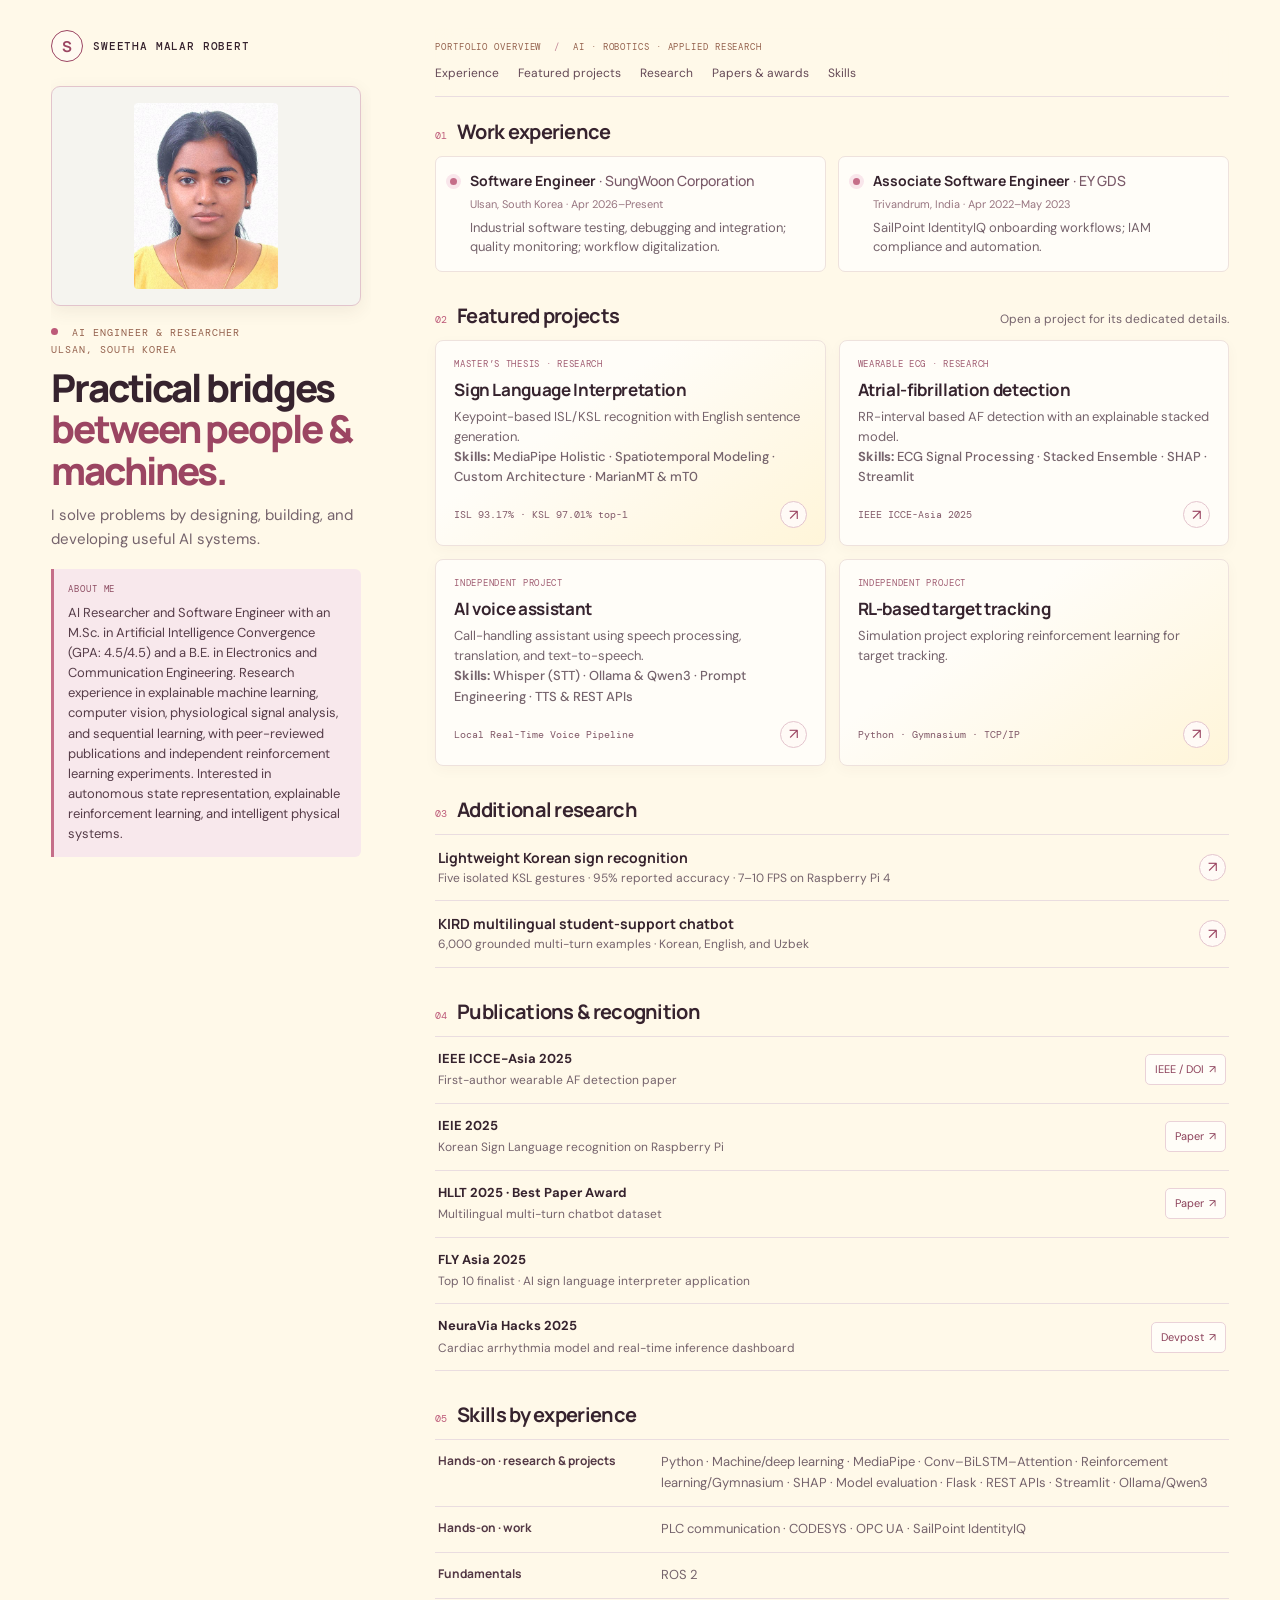
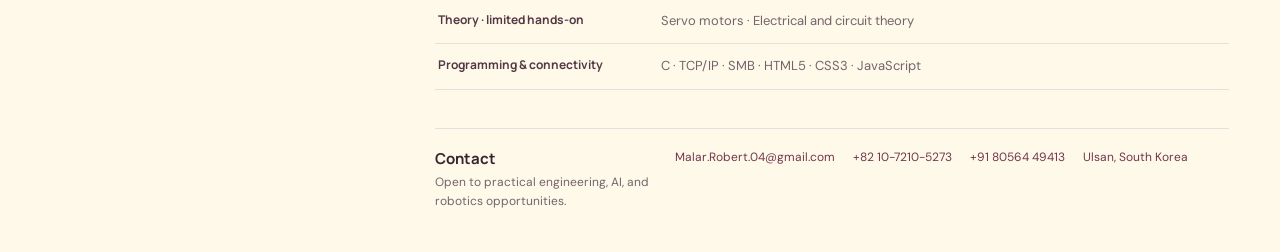
==== resume/index.html @ bd11c6e1 "Update index.html" ====
<!doctype html>
<html lang="en">
<head>
  <meta charset="utf-8">
  <meta name="viewport" content="width=device-width, initial-scale=1">
  <meta name="theme-color" content="#fff8e7">
  <meta name="description" content="Sweetha Malar Robert — AI Engineer and Researcher building practical bridges between people and machines.">
  <title>Sweetha Malar Robert | AI &amp; Robotics Portfolio</title>
  <link rel="stylesheet" href="styles.css">
</head>
<body>
  <a class="skip-link" href="#main-content">Skip to portfolio content</a>
  <div class="portfolio-shell">
    <aside class="profile-sidebar" aria-label="Profile">
      <a class="brand" href="#top"><span class="brand-mark">S</span><span>SWEETHA MALAR ROBERT</span></a>
      <div class="portrait"><img src="images/pic/prof.jpg" alt="Portrait of Sweetha Malar Robert"></div>
      <p class="eyebrow"><span class="dot"></span> AI ENGINEER &amp; RESEARCHER<br>ULSAN, SOUTH KOREA</p>
      <h1>Practical bridges <em>between people &amp; machines.</em></h1>
      <p class="profile-bio">I solve problems by designing, building, and developing useful AI systems.</p>
      <p class="looking-for"><span class="eyebrow">ABOUT ME</span>AI Researcher and Software Engineer with an M.Sc. in Artificial Intelligence Convergence (GPA: 4.5/4.5) and a B.E. in Electronics and Communication Engineering. Research experience in explainable machine learning, computer vision, physiological signal analysis, and sequential learning, with peer-reviewed publications and independent reinforcement learning experiments. Interested in autonomous state representation, explainable reinforcement learning, and intelligent physical systems.</p>
      <div class="profile-links" aria-label="Contact and publication links">
        <a href="mailto:Malar.Robert.04@gmail.com"><span aria-hidden="true">✉</span> Email</a>
        <a href="tel:+821072105273"><span aria-hidden="true">↗</span> Call</a>
        <a href="https://doi.org/10.1109/ICCE-ASIA67487.2025.11263619" target="_blank" rel="noopener"><span aria-hidden="true">↗</span> IEEE paper</a>
      </div>
      <section class="sidebar-education" id="education" aria-labelledby="education-heading">
        <p class="eyebrow">EDUCATION</p>
        <h2 id="education-heading">M.Sc. Artificial Intelligence Convergence</h2>
        <p>Busan University of Foreign Studies · 2024–2026</p>
        <p class="highlight">GPA 4.5 / 4.5 · Academic Excellence Scholarship, 2024</p>
        <div class="sidebar-rule"></div>
        <h2>B.E. Electronics &amp; Communication Engineering</h2>
        <p>St. Joseph’s College of Engineering · 2017–2021</p>
        <p>Final grade: 76.5%</p>
      </section>
      <a class="sidebar-contact" href="#contact">Contact details <span aria-hidden="true">↓</span></a>
    </aside>

    <main class="main-column" id="main-content">
      <header class="main-header" id="top">
        <p class="eyebrow">PORTFOLIO OVERVIEW <span class="header-divider">/</span> AI · ROBOTICS · APPLIED RESEARCH</p>
        <nav class="section-index" aria-label="Portfolio sections">
          <a href="#experience">Experience</a><a href="#featured">Featured projects</a><a href="#research">Research</a><a href="#publications">Papers &amp; awards</a><a href="#skills">Skills</a>
        </nav>
      </header>

      <section class="section-block" id="experience" tabindex="-1">
        <div class="section-heading"><span class="number">01</span><h2>Work experience</h2></div>
        <div class="experience-list">
          <article class="experience-row"><div class="timeline-mark" aria-hidden="true"></div><div><h3>Software Engineer <span>· SungWoon Corporation</span></h3><p class="meta">Ulsan, South Korea · Apr 2026–Present</p><p>Industrial software testing, debugging and integration; quality monitoring; workflow digitalization.</p></div></article>
          <article class="experience-row"><div class="timeline-mark" aria-hidden="true"></div><div><h3>Associate Software Engineer <span>· EY GDS</span></h3><p class="meta">Trivandrum, India · Apr 2022–May 2023</p><p>SailPoint IdentityIQ onboarding workflows; IAM compliance and automation.</p></div></article>
        </div>
      </section>

      <section class="section-block" id="featured" tabindex="-1">
        <div class="section-heading"><span class="number">02</span><h2>Featured projects</h2><p>Open a project for its dedicated details.</p></div>
        <div class="project-grid">
         <a class="project-card project-yellow" href="projects/signbridge.html">
  <span class="project-type">MASTER’S THESIS · RESEARCH</span>
  <h3>Sign Language Interpretation</h3>
  <p>Keypoint-based ISL/KSL recognition with English sentence generation.</p>
  <!-- Dedicated skills line above the footer -->
   <p class="project-skills"><strong>Skills:</strong> MediaPipe Holistic · Spatiotemporal Modeling · Custom Architecture · MarianMT &amp; mT0</p>
  
  <div class="project-bottom">
    <span>ISL 93.17% · KSL 97.01% top-1</span>
    <span class="arrow" aria-hidden="true">↗</span>
  </div>
</a>
          <a class="project-card" href="projects/af-detection.html">
  <span class="project-type">WEARABLE ECG · RESEARCH</span>
  <h3>Atrial-fibrillation detection</h3>
  <p>RR-interval based AF detection with an explainable stacked model.</p>
  
  <p class="project-skills"><strong>Skills:</strong> ECG Signal Processing · Stacked Ensemble · SHAP · Streamlit</p>
  
  <div class="project-bottom">
    <span>IEEE ICCE-Asia 2025</span>
    <span class="arrow" aria-hidden="true">↗</span>
  </div>
</a>

          <a class="project-card" href="projects/voice-assistant.html">
  <span class="project-type">INDEPENDENT PROJECT</span>
  <h3>AI voice assistant</h3>
  <p>Call-handling assistant using speech processing, translation, and text-to-speech.</p>
  
  <p class="project-skills"><strong>Skills:</strong> Whisper (STT) · Ollama &amp; Qwen3 · Prompt Engineering · TTS &amp; REST APIs</p>
  
  <div class="project-bottom">
    <span>Local Real-Time Voice Pipeline</span>
    <span class="arrow" aria-hidden="true">↗</span>
  </div>
</a>
          <a class="project-card project-yellow" href="projects/target-tracking.html"><span class="project-type">INDEPENDENT PROJECT</span><h3>RL-based target tracking</h3><p>Simulation project exploring reinforcement learning for target tracking.</p><div class="project-bottom"><span>Python · Gymnasium · TCP/IP</span><span class="arrow" aria-hidden="true">↗</span></div></a>
        </div>
      </section>

      <section class="section-block" id="research" tabindex="-1">
        <div class="section-heading"><span class="number">03</span><h2>Additional research</h2></div>
        <div class="research-list">
          <a class="research-row" href="projects/korean-sign.html"><span><b>Lightweight Korean sign recognition</b><small>Five isolated KSL gestures · 95% reported accuracy · 7–10 FPS on Raspberry Pi 4</small></span><span class="arrow" aria-hidden="true">↗</span></a>
          <a class="research-row" href="projects/chatbot.html"><span><b>KIRD multilingual student-support chatbot</b><small>6,000 grounded multi-turn examples · Korean, English, and Uzbek</small></span><span class="arrow" aria-hidden="true">↗</span></a>
        </div>
      </section>

      <section class="section-block" id="publications" tabindex="-1">
        <div class="section-heading"><span class="number">04</span><h2>Publications &amp; recognition</h2></div>
        <ul class="publication-list">
          <li><span><b>IEEE ICCE-Asia 2025</b><small>First-author wearable AF detection paper</small></span><a href="https://doi.org/10.1109/ICCE-ASIA67487.2025.11263619" target="_blank" rel="noopener">IEEE / DOI <span aria-hidden="true">↗</span></a></li>
          <li><span><b>IEIE 2025</b><small>Korean Sign Language recognition on Raspberry Pi</small></span><a href="https://www.dbpia.co.kr/journal/articleDetail?nodeId=NODE12332215" target="_blank" rel="noopener">Paper <span aria-hidden="true">↗</span></a></li>
          <li><span><b>HLLT 2025 · Best Paper Award</b><small>Multilingual multi-turn chatbot dataset</small></span><a href="https://koreascience.kr/article/CFKO202533861230273.page" target="_blank" rel="noopener">Paper <span aria-hidden="true">↗</span></a></li>
          <li><span><b>FLY Asia 2025</b><small>Top 10 finalist · AI sign language interpreter application</small></span></li>
          <li><span><b>NeuraVia Hacks 2025</b><small>Cardiac arrhythmia model and real-time inference dashboard</small></span><a href="https://devpost.com/software/neurarhythm-real-time-afib-detection-dashboard" target="_blank" rel="noopener">Devpost <span aria-hidden="true">↗</span></a></li>
        </ul>
      </section>

      <section class="section-block" id="skills" tabindex="-1">
        <div class="section-heading"><span class="number">05</span><h2>Skills by experience</h2></div>
        <div class="skills-matrix">
          <div class="skill-row"><h3>Hands-on · research &amp; projects</h3><p>Python · Machine/deep learning · MediaPipe · Conv–BiLSTM–Attention · Reinforcement learning/Gymnasium · SHAP · Model evaluation · Flask · REST APIs · Streamlit · Ollama/Qwen3</p></div>
          <div class="skill-row"><h3>Hands-on · work</h3><p>PLC communication · CODESYS · OPC UA · SailPoint IdentityIQ</p></div>
          <div class="skill-row"><h3>Fundamentals</h3><p>ROS 2</p></div>
          <div class="skill-row"><h3>Theory · limited hands-on</h3><p>Servo motors · Electrical and circuit theory</p></div>
          <div class="skill-row"><h3>Programming &amp; connectivity</h3><p>C · TCP/IP · SMB · HTML5 · CSS3 · JavaScript</p></div>
        </div>
      </section>

      <footer class="main-footer" id="contact"><div><b>Contact</b><span>Open to practical engineering, AI, and robotics opportunities.</span></div><div class="footer-links"><a href="mailto:Malar.Robert.04@gmail.com">Malar.Robert.04@gmail.com</a><a href="tel:+821072105273">+82 10-7210-5273</a><a href="tel:+918056449413">+91 80564 49413</a><span>Ulsan, South Korea</span></div></footer>
    </main>
  </div>
</body>
</html>
---- resume/styles.css ----
@import url('https://fonts.googleapis.com/css2?family=DM+Mono:wght@400;500&family=DM+Sans:wght@400;500;600;700&family=Manrope:wght@400;500;600;700;800&display=swap');

:root{--ink:#36232e;--muted:#75636c;--paper:#fff9e9;--card:#fffdf8;--pink:#f7dce4;--rose:#9b4562;--yellow:#f2cf72;--line:#eadde0;--sans:'DM Sans',Arial,sans-serif;--display:'Manrope',Arial,sans-serif;--mono:'DM Mono',monospace}
*{box-sizing:border-box}
html{scroll-behavior:smooth;scroll-padding-top:88px}
body{margin:0;background:var(--paper);color:var(--ink);font:15px/1.6 var(--sans)}
a{color:inherit}
.skip-link{position:fixed;left:12px;top:-60px;z-index:20;padding:9px 14px;border-radius:5px;background:var(--ink);color:#fff}
.skip-link:focus{top:12px}
.portfolio-shell{width:min(1440px,100%);margin:auto;padding:28px clamp(20px,4vw,60px);display:grid;grid-template-columns:minmax(250px,320px) minmax(0,1fr);gap:clamp(32px,5vw,72px);align-items:start}
.profile-sidebar{position:sticky;top:28px;max-height:calc(100svh - 56px);overflow:auto;padding:2px 10px 12px 0;scrollbar-width:thin;scrollbar-color:#e9c5cf transparent}
.brand{display:inline-flex;align-items:center;gap:10px;margin:0 0 24px;text-decoration:none;white-space:nowrap;font:500 11px var(--mono);letter-spacing:.075em}
.brand-mark{display:grid;place-items:center;width:32px;height:32px;border:1px solid var(--rose);border-radius:50%;background:#fffaf1;color:var(--rose);font:700 15px var(--display)}
.portrait {
  width: 100%;
  height: 220px;
  overflow: hidden;
  border: 1px solid #e2c4cc;
  border-radius: 9px;
  background: #f5f4ef; /* Matches the photo's light off-white background */
  display: flex;
  align-items: center;
  justify-content: center;
  box-shadow: 0 5px 18px rgba(72,48,56,.08);
}
.project-skills {
  font-size: 0.78rem;
  font-weight: 500;
  color: #6b4c57; /* Subtle muted tone that complements the yellow/rose palette */
  margin-top: 8px;
  margin-bottom: 12px;
  line-height: 1.45;
}
.portrait img {
  display: block;
  width: auto;
  height: 85%;          /* Shrinks the image inside the frame ("zooms out") */
  object-fit: contain;
  border-radius: 4px;   /* Optional: softens the edge of the inner photo */
}
.eyebrow{margin:18px 0 9px;color:#94614d;font:10px/1.7 var(--mono);letter-spacing:.1em}
.dot{display:inline-block;width:7px;height:7px;margin:0 7px 1px 0;border-radius:50%;background:#bd5a79}
.profile-sidebar h1{max-width:390px;margin:0;font:800 clamp(27px,3vw,39px)/1.08 var(--display);letter-spacing:-.055em}
.profile-sidebar h1 em{color:var(--rose);font-style:normal}
.profile-bio{margin:12px 0;color:var(--muted);font-size:15px}
.looking-for{margin:18px 0;padding:13px 14px;border-left:3px solid #c56e89;border-radius:0 6px 6px 0;background:#f8e8ec;color:#563d49;font-size:13px;line-height:1.55}
.looking-for .eyebrow{display:block;margin:0 0 5px;color:#8e4d63;font-size:9px}
.profile-links{display:flex;flex-wrap:wrap;gap:8px;margin:17px 0 25px}
.profile-links a{display:inline-flex;align-items:center;gap:7px;padding:8px 11px;border:1px solid #e7c9d1;border-radius:6px;background:#fffdf8;color:#71374f;text-decoration:none;font-size:12px;font-weight:600;transition:background .18s,border-color .18s,transform .18s}
.profile-links a:hover,.profile-links a:focus-visible{transform:translateY(-1px);border-color:#cd8ca0;background:#fae8ed;outline:2px solid #bd7890;outline-offset:2px}
.sidebar-education{padding-top:17px;border-top:1px solid var(--line)}
.sidebar-education .eyebrow{margin:0 0 12px}
.sidebar-education h2{margin:0;font:700 13px/1.45 var(--display)}
.sidebar-education p{margin:3px 0;color:var(--muted);font-size:12px;line-height:1.5}
.sidebar-education .highlight{color:var(--rose);font-weight:600}
.sidebar-rule{height:1px;margin:13px 0;background:#efe3e3}
.sidebar-contact{display:inline-flex;align-items:center;gap:8px;margin-top:19px;color:var(--rose);font-size:12px;font-weight:700;text-decoration:none}
.sidebar-contact:hover{text-decoration:underline;text-underline-offset:3px}
.main-column{min-width:0}
.main-header{position:sticky;top:0;z-index:5;margin:0 0 22px;padding:12px 0 13px;border-bottom:1px solid var(--line);background:rgba(255,249,233,.96);backdrop-filter:blur(12px)}
.main-header .eyebrow{margin:0 0 9px;font-size:9px}
.header-divider{padding:0 7px;color:#c08495}
.section-index{display:flex;flex-wrap:wrap;gap:7px 19px}
.section-index a{color:#654a57;font-size:12px;text-decoration:none}
.section-index a:hover,.section-index a:focus-visible{color:var(--rose);text-decoration:underline;text-underline-offset:4px}
.section-block{margin:0 0 31px;scroll-margin-top:95px}
.section-heading{display:flex;align-items:baseline;gap:10px;margin:0 0 11px}
.number{color:#bd5a79;font:10px var(--mono)}
.section-heading h2{margin:0;font:700 20px/1.3 var(--display);letter-spacing:-.035em}
.section-heading>p{margin:0 0 0 auto;color:var(--muted);font-size:12px}
.experience-list{display:grid;grid-template-columns:1fr 1fr;gap:12px}
.experience-row{display:grid;grid-template-columns:9px 1fr;gap:11px;padding:14px;border:1px solid #eee2dd;border-radius:7px;background:var(--card)}
.timeline-mark{width:7px;height:7px;margin-top:7px;border-radius:50%;background:#c56e89;box-shadow:0 0 0 4px #f9e6eb}
.experience-row h3{margin:0;font:700 14px/1.4 var(--display)}
.experience-row h3 span{font-weight:500;color:#795968}
.experience-row p{margin:5px 0 0;color:var(--muted);font-size:13px;line-height:1.5}
.experience-row .meta{color:#987580;font-size:11px}
.project-grid{display:grid;grid-template-columns:repeat(2,minmax(0,1fr));gap:13px}
.project-card{display:flex;min-height:185px;flex-direction:column;align-items:flex-start;padding:17px 18px;border:1px solid #eee2dd;border-radius:8px;background:var(--card);text-decoration:none;box-shadow:0 4px 14px rgba(72,48,56,.035);transition:transform .18s,box-shadow .18s,border-color .18s}
.project-card:hover,.project-card:focus-visible{transform:translateY(-2px);border-color:#d9a5b3;box-shadow:0 9px 22px rgba(72,48,56,.09);outline:2px solid #bd7890;outline-offset:2px}
.project-yellow{background:linear-gradient(145deg,#fffdf8 35%,#fff5d9)}
.project-pink{background:linear-gradient(145deg,#fffdf8 35%,#fbedf0)}
.project-type{color:#a15e73;font:9px var(--mono);letter-spacing:.08em}
.project-card h3{margin:9px 0 5px;font:700 17px/1.35 var(--display);letter-spacing:-.02em}
.project-card p{margin:0;color:var(--muted);font-size:13px;line-height:1.55}
.project-bottom{display:flex;align-items:center;justify-content:space-between;gap:10px;width:100%;margin-top:auto;padding-top:14px;color:#815968;font:10px var(--mono)}
.arrow{display:inline-grid;flex:0 0 27px;width:27px;height:27px;place-items:center;border:1px solid #e4c5ce;border-radius:50%;background:#fffaf6;color:#9b4562;font:15px var(--sans)}
.research-list{border-top:1px solid var(--line)}
.research-row{display:flex;align-items:center;justify-content:space-between;gap:15px;padding:13px 3px;border-bottom:1px solid var(--line);text-decoration:none}
.research-row b{display:block;font:700 14px var(--display)}
.research-row small{display:block;margin-top:3px;color:var(--muted);font-size:12px;line-height:1.45}
.research-row:hover b{color:var(--rose)}
.publication-list{margin:0;padding:0;list-style:none;border-top:1px solid var(--line)}
.publication-list li{display:flex;align-items:center;justify-content:space-between;gap:18px;padding:12px 3px;border-bottom:1px solid var(--line)}
.publication-list b{display:block;font-size:13px}
.publication-list small{display:block;margin-top:2px;color:var(--muted);font-size:12px}
.publication-list a{display:inline-flex;align-items:center;gap:5px;flex:0 0 auto;padding:6px 9px;border:1px solid #ead2d8;border-radius:5px;background:#fffdf8;color:#8c405a;font-size:11px;text-decoration:none}
.publication-list a:hover,.publication-list a:focus-visible{background:#f8e8ec;outline:2px solid #bd7890;outline-offset:2px}
.skills-matrix{border-top:1px solid var(--line)}
.skill-row{display:grid;grid-template-columns:minmax(165px,.36fr) 1fr;gap:20px;padding:12px 3px;border-bottom:1px solid var(--line)}
.skill-row h3{margin:0;color:#533845;font:700 12px/1.5 var(--display)}
.skill-row p{margin:0;color:var(--muted);font-size:13px;line-height:1.6}
.main-footer{display:grid;grid-template-columns:minmax(160px,.7fr) 1.8fr;gap:13px 25px;margin-top:38px;padding:19px 0 12px;border-top:1px solid var(--line)}
.main-footer>div:first-child b{display:block;font:700 15px var(--display)}
.main-footer>div:first-child span{display:block;margin-top:4px;color:var(--muted);font-size:12px}
.footer-links{display:flex;flex-wrap:wrap;align-content:start;gap:8px 18px}
.footer-links a,.footer-links span{color:#71374f;font-size:12px;text-decoration:none}
.footer-links a:hover{text-decoration:underline;text-underline-offset:3px}
:focus-visible{outline:2px solid #bd7890;outline-offset:3px}
@media(max-width:1040px){.portfolio-shell{grid-template-columns:minmax(225px,275px) minmax(0,1fr);gap:30px;padding:22px 25px}.portrait{height:190px}.experience-list{grid-template-columns:1fr}.main-header{margin-bottom:18px}}
@media(max-width:760px){html{scroll-padding-top:16px}.portfolio-shell{display:block;padding:18px 18px 30px}.profile-sidebar{position:relative;top:auto;max-height:none;overflow:visible;padding:0 0 24px;border-bottom:1px solid var(--line)}.brand{margin-bottom:15px}.portrait{float:right;width:112px;height:132px;margin:0 0 10px 15px}.profile-sidebar .eyebrow{padding-top:1px}.profile-sidebar h1{max-width:calc(100% - 120px);font-size:clamp(27px,7vw,38px)}.profile-bio{max-width:calc(100% - 120px);font-size:14px}.looking-for{clear:both;margin-top:15px}.profile-links{margin:13px 0 20px}.sidebar-education{display:grid;grid-template-columns:1fr 1fr;gap:0 18px}.sidebar-education .eyebrow{grid-column:1/-1}.sidebar-education h2:nth-of-type(2){grid-column:2;grid-row:2}.sidebar-education h2:nth-of-type(1){grid-column:1;grid-row:2}.sidebar-education h2:nth-of-type(1)+p{grid-column:1;grid-row:3}.sidebar-education h2:nth-of-type(2)+p{grid-column:2;grid-row:3}.sidebar-education .highlight{grid-column:1}.sidebar-rule{display:none}.sidebar-contact{margin-top:14px}.main-header{position:relative;top:auto;margin:0 0 20px;padding:15px 0 12px}.section-index{gap:8px 15px}.section-block{margin-bottom:26px}.section-heading h2{font-size:19px}.project-card{min-height:175px;padding:15px}.main-footer{grid-template-columns:1fr;gap:8px;margin-top:28px}}
@media(max-width:520px){.portfolio-shell{padding:14px 15px 26px}.portrait{width:90px;height:108px;margin-left:11px}.profile-sidebar h1{max-width:calc(100% - 99px);font-size:27px}.profile-bio{max-width:calc(100% - 99px);font-size:13px}.eyebrow{font-size:9px}.looking-for{font-size:12px}.sidebar-education{grid-template-columns:1fr;gap:9px}.sidebar-education .eyebrow,.sidebar-education h2:nth-of-type(1),.sidebar-education h2:nth-of-type(2),.sidebar-education h2:nth-of-type(1)+p,.sidebar-education h2:nth-of-type(2)+p,.sidebar-education .highlight{grid-column:1;grid-row:auto}.sidebar-rule{display:block;margin:4px 0}.sidebar-contact{margin-top:15px}.main-header .eyebrow{font-size:8px}.section-index{gap:7px 12px}.section-index a{font-size:11px}.experience-row{padding:12px}.experience-row p{font-size:12px}.project-grid{grid-template-columns:1fr;gap:10px}.project-card{min-height:158px}.section-heading>p{font-size:10px}.research-row{gap:8px}.research-row b{font-size:13px}.research-row small{font-size:11px}.publication-list li{align-items:flex-start;gap:10px}.publication-list b{font-size:12px}.publication-list small{font-size:11px}.publication-list a{font-size:10px;padding:6px 7px}.skill-row{grid-template-columns:1fr;gap:3px;padding:11px 3px}.skill-row p{font-size:12px}.footer-links{gap:7px 13px}.footer-links a,.footer-links span{font-size:11px}}
@media(prefers-reduced-motion:reduce){html{scroll-behavior:auto}.project-card{transition:none}}
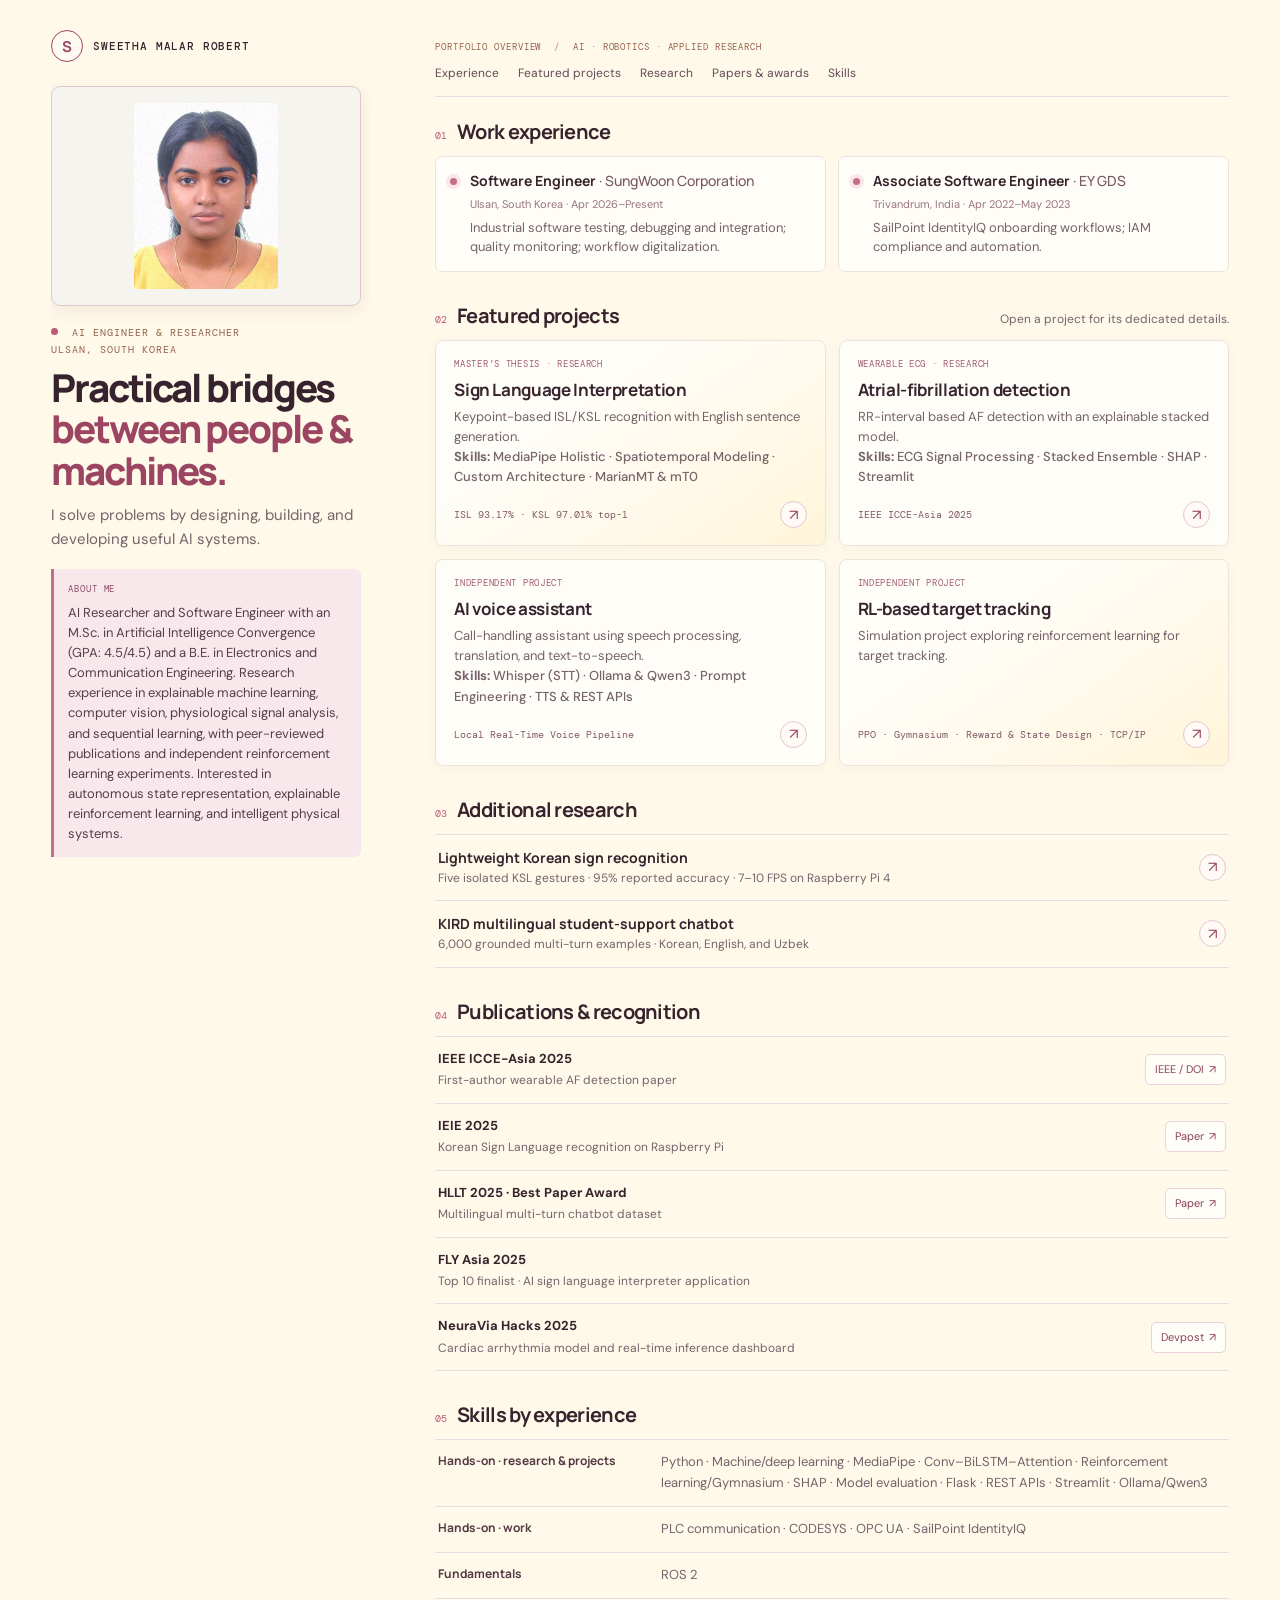
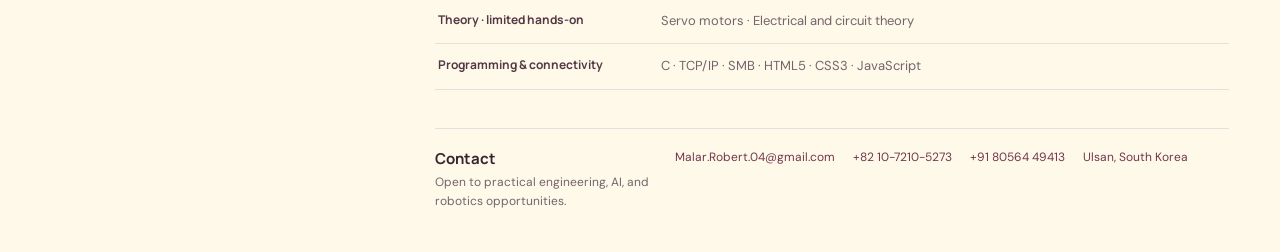
==== commit 8bd8f603: "Update index.html" ====
--- a/resume/index.html
+++ b/resume/index.html
@@ -92,7 +92,11 @@
     <span class="arrow" aria-hidden="true">↗</span>
   </div>
 </a>
-          <a class="project-card project-yellow" href="projects/target-tracking.html"><span class="project-type">INDEPENDENT PROJECT</span><h3>RL-based target tracking</h3><p>Simulation project exploring reinforcement learning for target tracking.</p><div class="project-bottom"><span>Python · Gymnasium · TCP/IP</span><span class="arrow" aria-hidden="true">↗</span></div></a>
+          <a class="project-card project-yellow" href="projects/target-tracking.html"><span class="project-type">INDEPENDENT PROJECT</span><h3>RL-based target tracking</h3><p>Simulation project exploring reinforcement learning for target tracking.</p><div class="project-bottom">
+  <span>PPO · Gymnasium · Reward &amp; State Design · TCP/IP</span>
+  <span class="arrow" aria-hidden="true">↗</span>
+</div>
+</a>
         </div>
       </section>
 
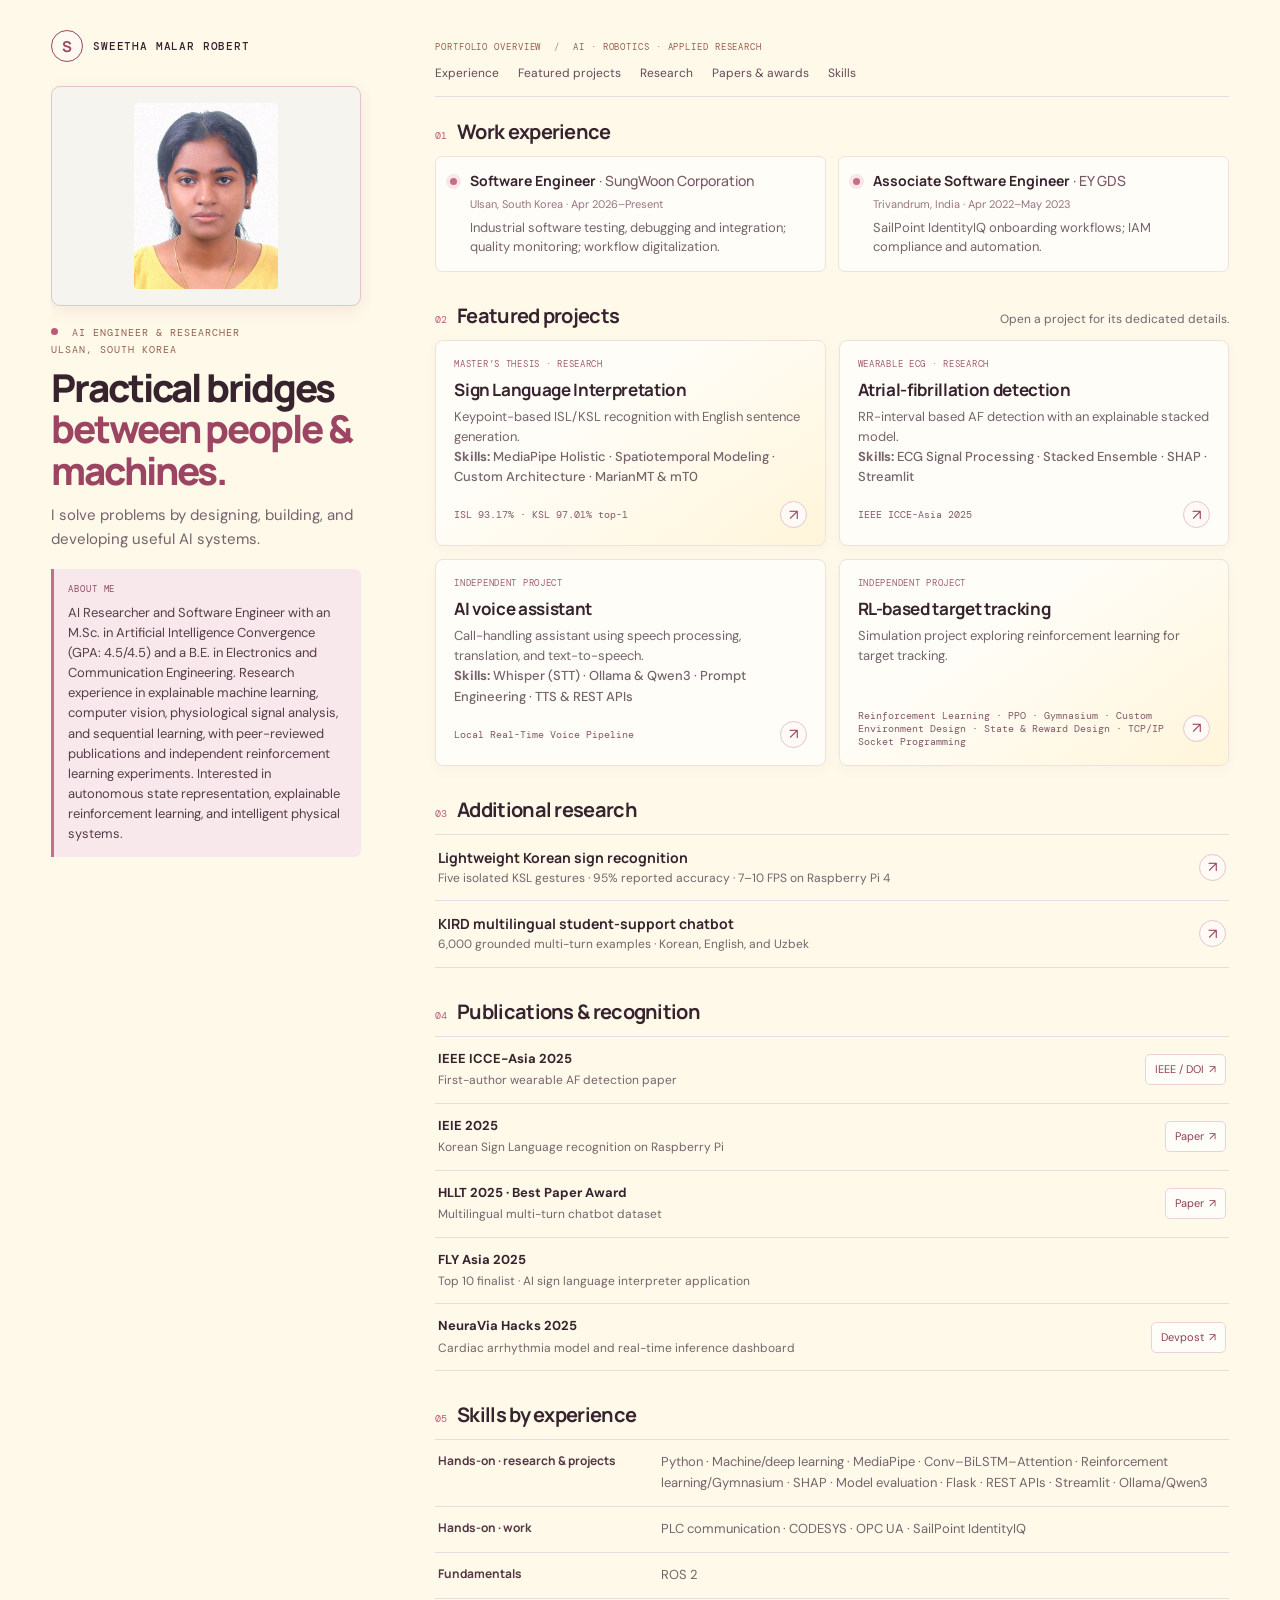
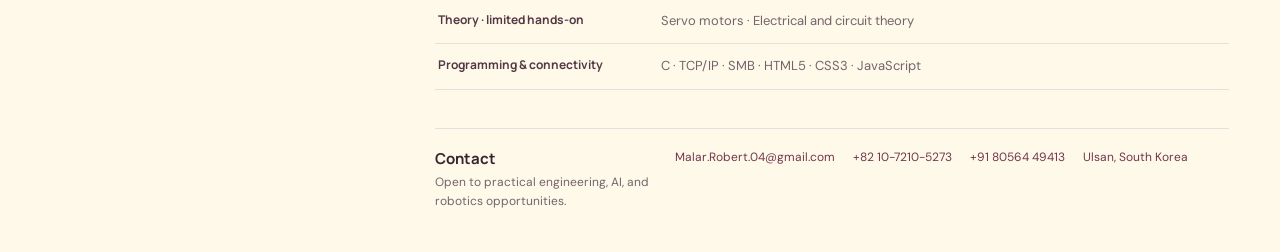
==== commit 5a0e9211: "Update index.html" ====
--- a/resume/index.html
+++ b/resume/index.html
@@ -93,7 +93,7 @@
   </div>
 </a>
           <a class="project-card project-yellow" href="projects/target-tracking.html"><span class="project-type">INDEPENDENT PROJECT</span><h3>RL-based target tracking</h3><p>Simulation project exploring reinforcement learning for target tracking.</p><div class="project-bottom">
-  <span>PPO · Gymnasium · Reward &amp; State Design · TCP/IP</span>
+  <span>Reinforcement Learning · PPO · Gymnasium · Custom Environment Design · State & Reward Design · TCP/IP Socket Programming</span>
   <span class="arrow" aria-hidden="true">↗</span>
 </div>
 </a>
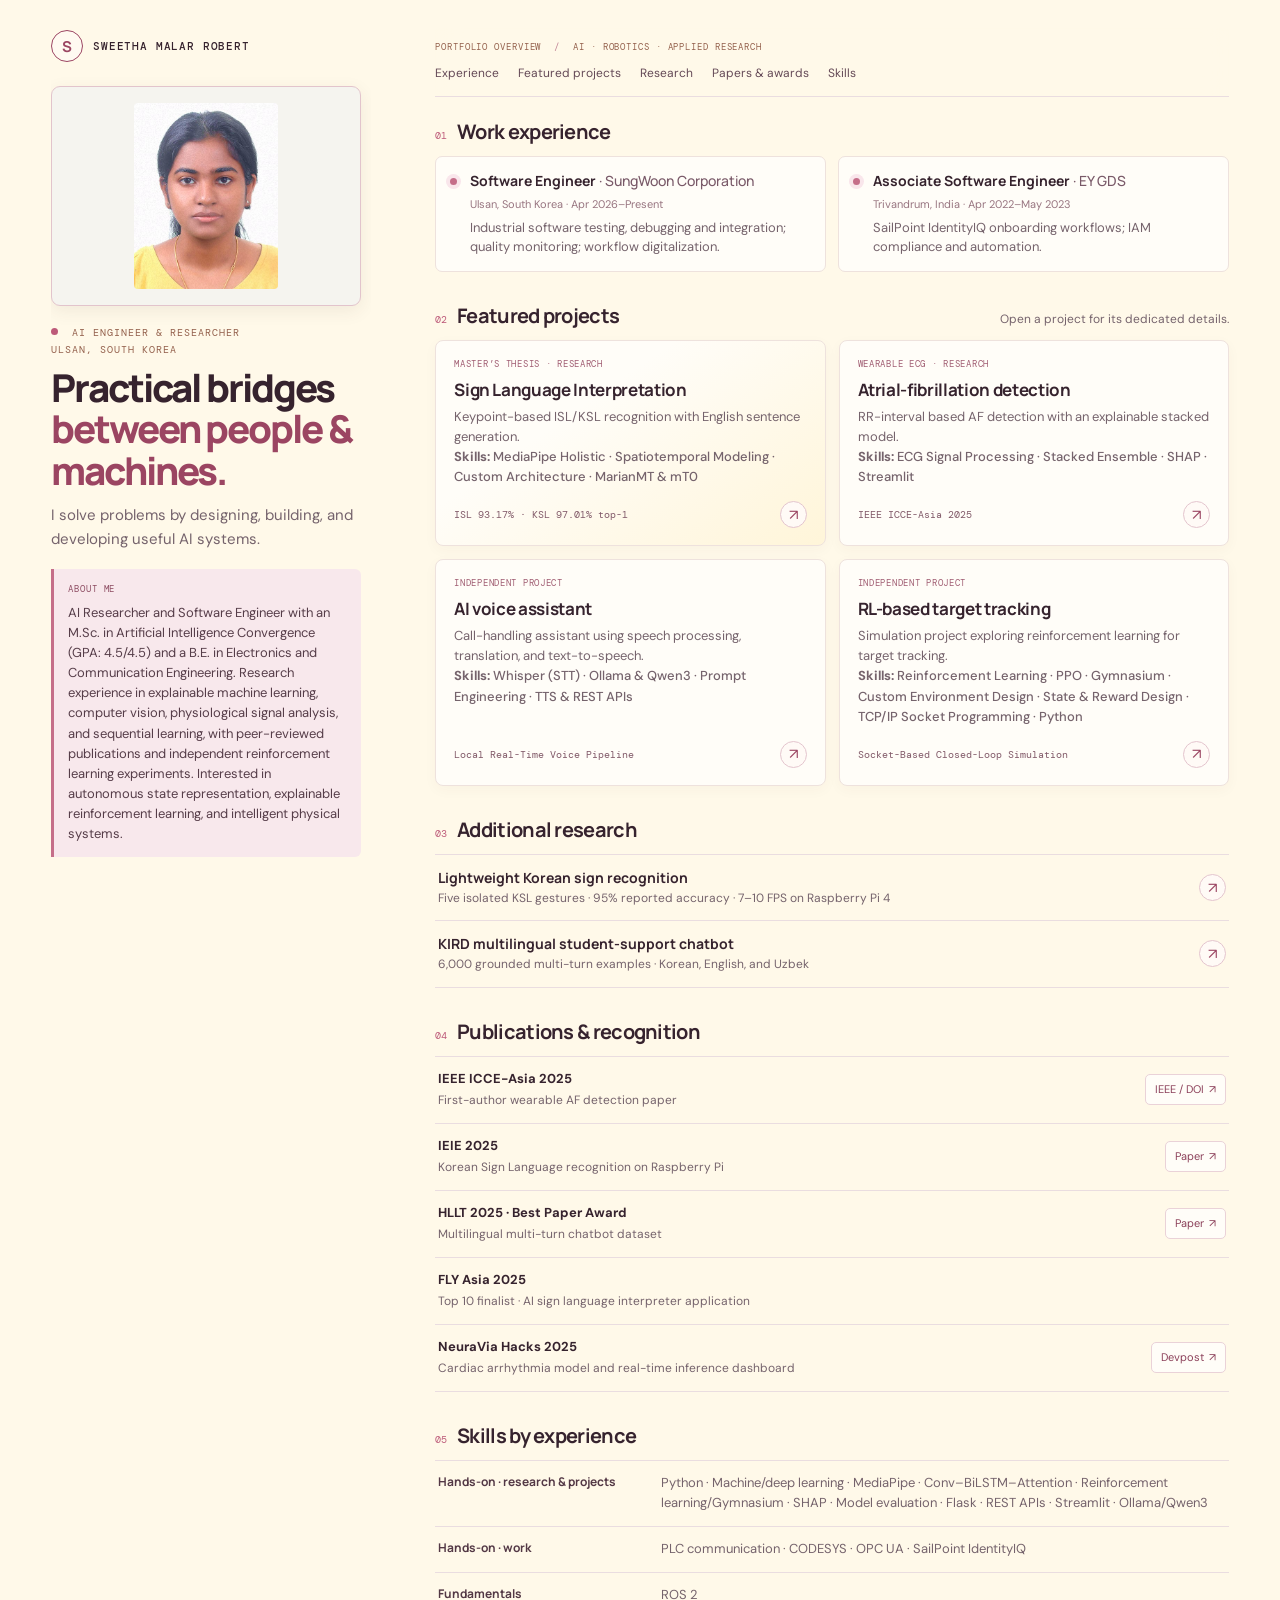
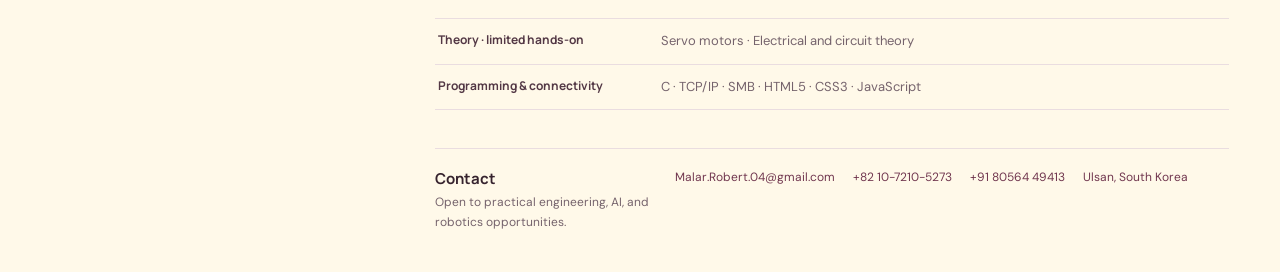
==== commit 7f2d9f7d: "Update index.html" ====
--- a/resume/index.html
+++ b/resume/index.html
@@ -92,10 +92,16 @@
     <span class="arrow" aria-hidden="true">↗</span>
   </div>
 </a>
-          <a class="project-card project-yellow" href="projects/target-tracking.html"><span class="project-type">INDEPENDENT PROJECT</span><h3>RL-based target tracking</h3><p>Simulation project exploring reinforcement learning for target tracking.</p><div class="project-bottom">
-  <span>Reinforcement Learning · PPO · Gymnasium · Custom Environment Design · State & Reward Design · TCP/IP Socket Programming</span>
-  <span class="arrow" aria-hidden="true">↗</span>
-</div>
+          <a class="project-card" href="projects/rl-tracking.html">
+  <span class="project-type">INDEPENDENT PROJECT</span>
+  <h3>RL-based target tracking</h3>
+  <p>Simulation project exploring reinforcement learning for target tracking.</p>
+
+  <p class="project-skills"><strong>Skills:</strong> Reinforcement Learning · PPO · Gymnasium · Custom Environment Design · State &amp; Reward Design · TCP/IP Socket Programming · Python</p>
+  <div class="project-bottom">
+    <span>Socket-Based Closed-Loop Simulation</span>
+    <span class="arrow" aria-hidden="true">↗</span>
+  </div>
 </a>
         </div>
       </section>
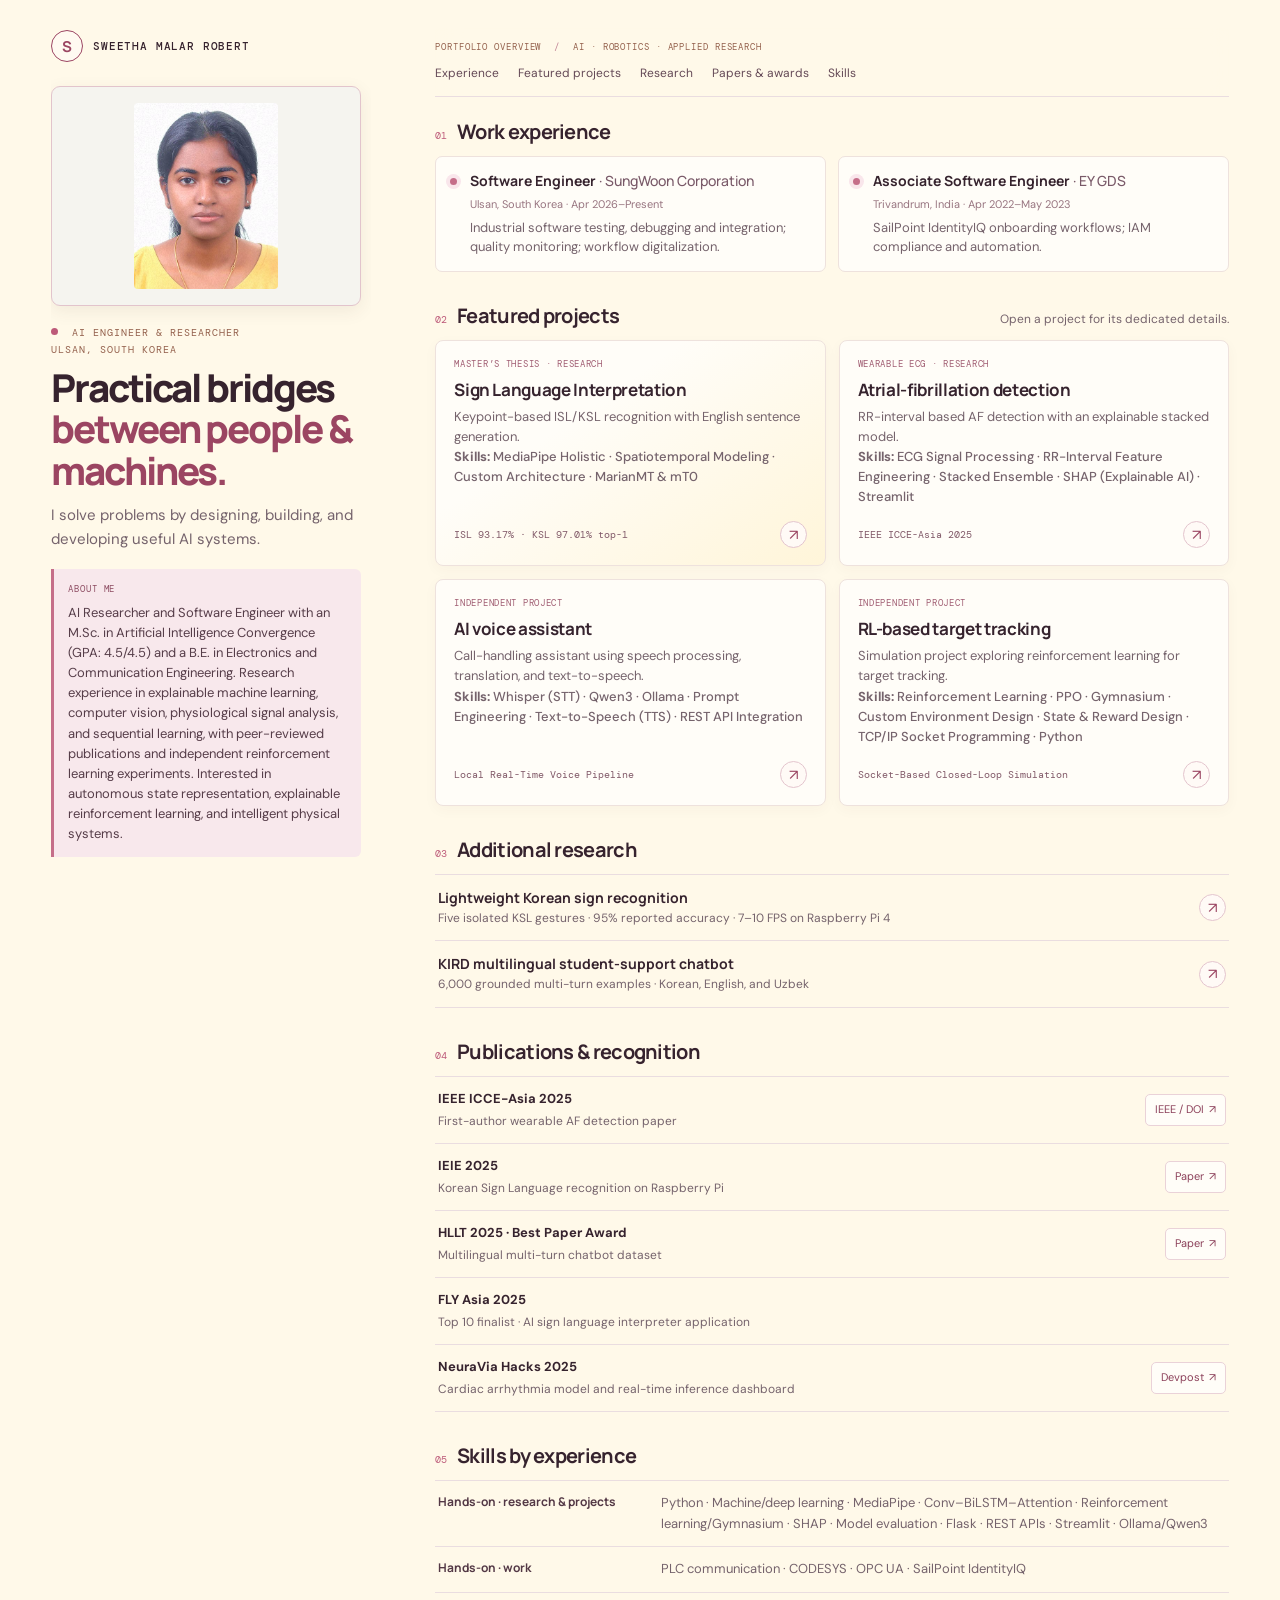
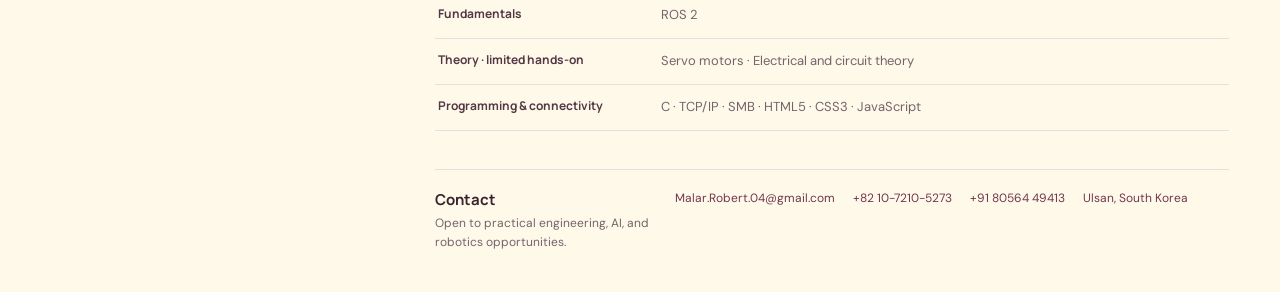
==== commit 1c586a6f: "Update index.html" ====
--- a/resume/index.html
+++ b/resume/index.html
@@ -72,7 +72,7 @@
   <h3>Atrial-fibrillation detection</h3>
   <p>RR-interval based AF detection with an explainable stacked model.</p>
   
-  <p class="project-skills"><strong>Skills:</strong> ECG Signal Processing · Stacked Ensemble · SHAP · Streamlit</p>
+  <p class="project-skills"><strong>Skills:</strong> ECG Signal Processing · RR-Interval Feature Engineering · Stacked Ensemble · SHAP (Explainable AI) · Streamlit</p>
   
   <div class="project-bottom">
     <span>IEEE ICCE-Asia 2025</span>
@@ -85,7 +85,7 @@
   <h3>AI voice assistant</h3>
   <p>Call-handling assistant using speech processing, translation, and text-to-speech.</p>
   
-  <p class="project-skills"><strong>Skills:</strong> Whisper (STT) · Ollama &amp; Qwen3 · Prompt Engineering · TTS &amp; REST APIs</p>
+  <p class="project-skills"><strong>Skills:</strong> Whisper (STT) · Qwen3 · Ollama · Prompt Engineering · Text-to-Speech (TTS) · REST API Integration</p>
   
   <div class="project-bottom">
     <span>Local Real-Time Voice Pipeline</span>
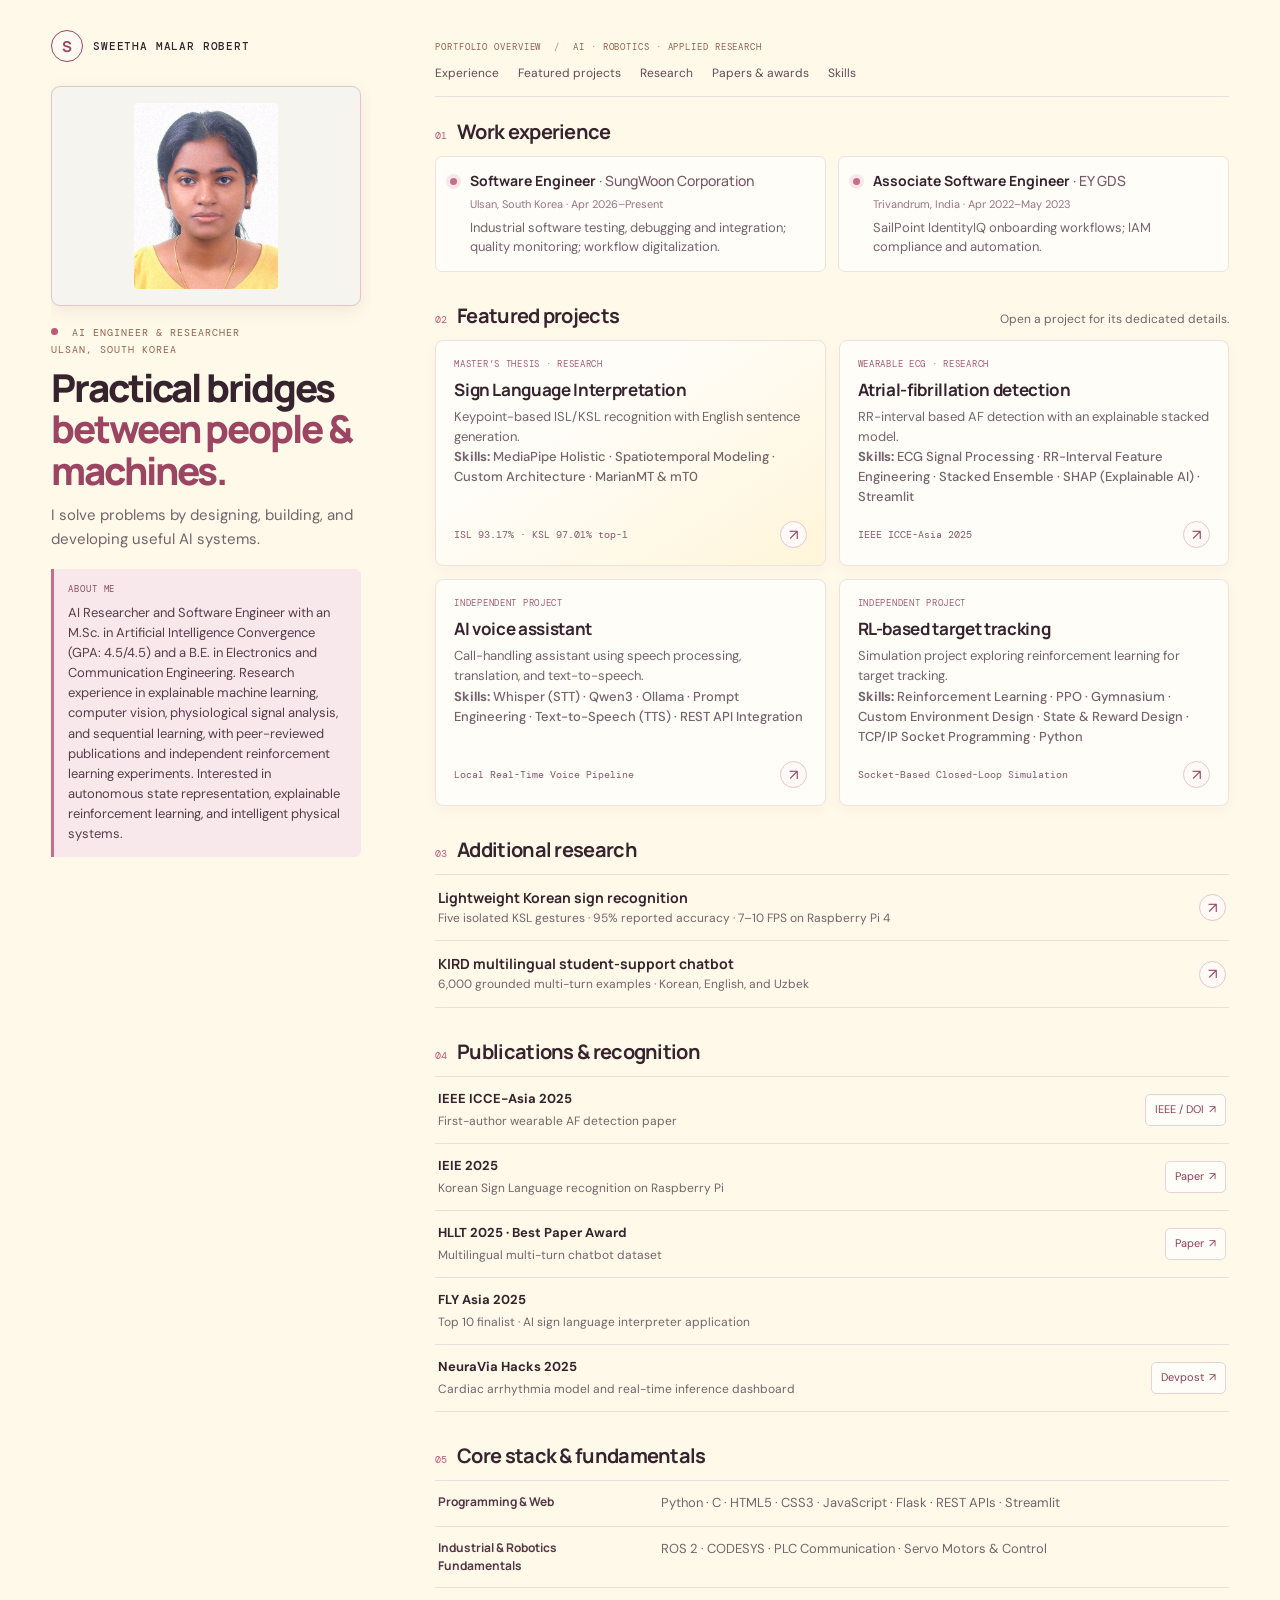
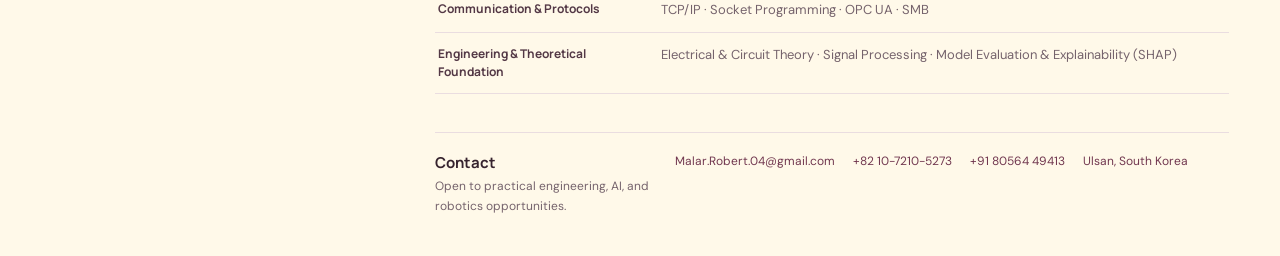
==== commit 0abf994a: "Update index.html" ====
--- a/resume/index.html
+++ b/resume/index.html
@@ -126,16 +126,26 @@
       </section>
 
       <section class="section-block" id="skills" tabindex="-1">
-        <div class="section-heading"><span class="number">05</span><h2>Skills by experience</h2></div>
-        <div class="skills-matrix">
-          <div class="skill-row"><h3>Hands-on · research &amp; projects</h3><p>Python · Machine/deep learning · MediaPipe · Conv–BiLSTM–Attention · Reinforcement learning/Gymnasium · SHAP · Model evaluation · Flask · REST APIs · Streamlit · Ollama/Qwen3</p></div>
-          <div class="skill-row"><h3>Hands-on · work</h3><p>PLC communication · CODESYS · OPC UA · SailPoint IdentityIQ</p></div>
-          <div class="skill-row"><h3>Fundamentals</h3><p>ROS 2</p></div>
-          <div class="skill-row"><h3>Theory · limited hands-on</h3><p>Servo motors · Electrical and circuit theory</p></div>
-          <div class="skill-row"><h3>Programming &amp; connectivity</h3><p>C · TCP/IP · SMB · HTML5 · CSS3 · JavaScript</p></div>
-        </div>
-      </section>
-
+  <div class="section-heading"><span class="number">05</span><h2>Core stack &amp; fundamentals</h2></div>
+  <div class="skills-matrix">
+    <div class="skill-row">
+      <h3>Programming &amp; Web</h3>
+      <p>Python · C · HTML5 · CSS3 · JavaScript · Flask · REST APIs · Streamlit</p>
+    </div>
+    <div class="skill-row">
+      <h3>Industrial &amp; Robotics Fundamentals</h3>
+      <p>ROS 2 · CODESYS · PLC Communication · Servo Motors &amp; Control</p>
+    </div>
+    <div class="skill-row">
+      <h3>Communication &amp; Protocols</h3>
+      <p>TCP/IP · Socket Programming · OPC UA · SMB</p>
+    </div>
+    <div class="skill-row">
+      <h3>Engineering &amp; Theoretical Foundation</h3>
+      <p>Electrical &amp; Circuit Theory · Signal Processing · Model Evaluation &amp; Explainability (SHAP)</p>
+    </div>
+  </div>
+</section>
       <footer class="main-footer" id="contact"><div><b>Contact</b><span>Open to practical engineering, AI, and robotics opportunities.</span></div><div class="footer-links"><a href="mailto:Malar.Robert.04@gmail.com">Malar.Robert.04@gmail.com</a><a href="tel:+821072105273">+82 10-7210-5273</a><a href="tel:+918056449413">+91 80564 49413</a><span>Ulsan, South Korea</span></div></footer>
     </main>
   </div>
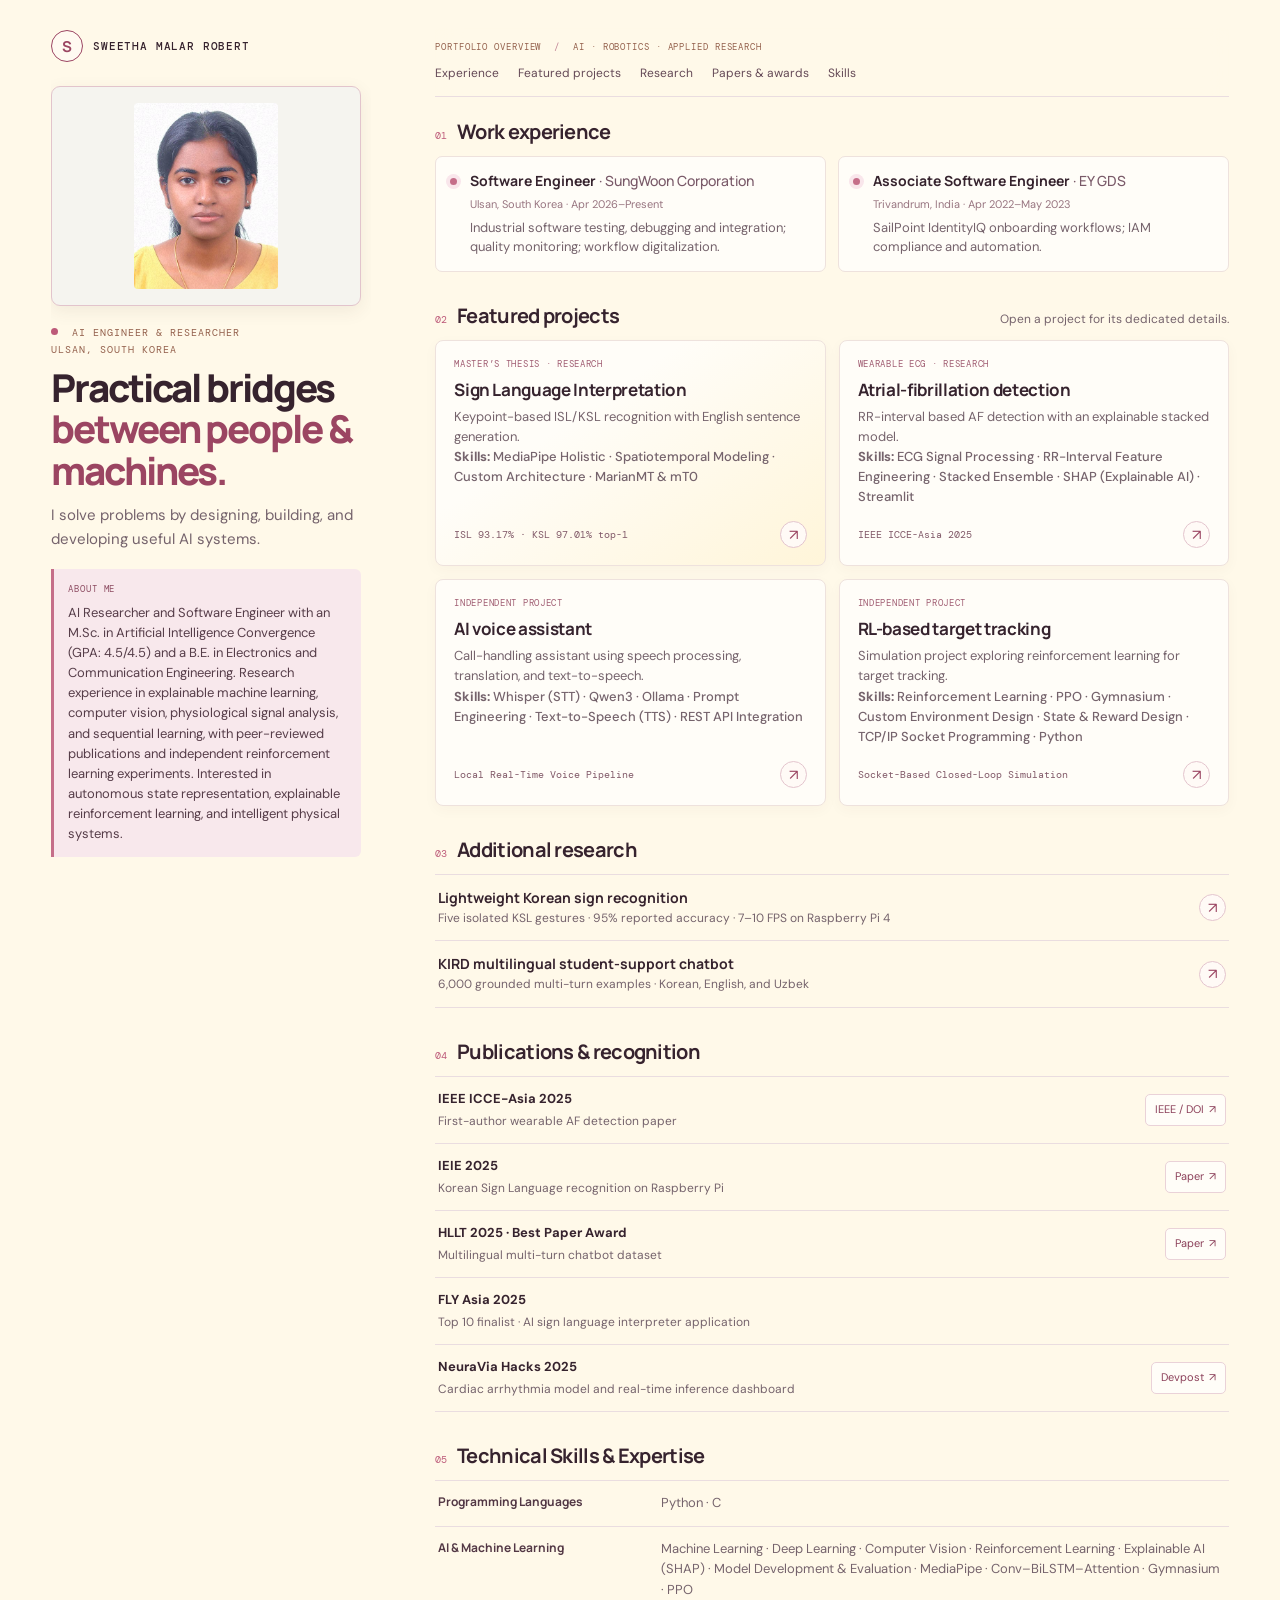
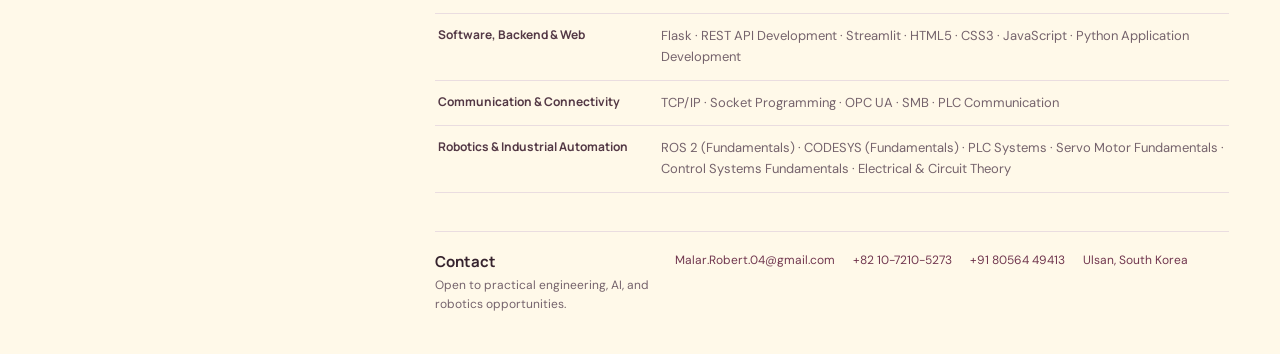
==== commit 91d71fc0: "Update index.html" ====
--- a/resume/index.html
+++ b/resume/index.html
@@ -125,24 +125,51 @@
         </ul>
       </section>
 
-      <section class="section-block" id="skills" tabindex="-1">
-  <div class="section-heading"><span class="number">05</span><h2>Core stack &amp; fundamentals</h2></div>
+     <section class="section-block" id="skills" tabindex="-1">
+  <div class="section-heading">
+    <span class="number">05</span>
+    <h2>Technical Skills &amp; Expertise</h2>
+  </div>
+
   <div class="skills-matrix">
     <div class="skill-row">
-      <h3>Programming &amp; Web</h3>
-      <p>Python · C · HTML5 · CSS3 · JavaScript · Flask · REST APIs · Streamlit</p>
+      <h3>Programming Languages</h3>
+      <p>Python · C</p>
     </div>
+
     <div class="skill-row">
-      <h3>Industrial &amp; Robotics Fundamentals</h3>
-      <p>ROS 2 · CODESYS · PLC Communication · Servo Motors &amp; Control</p>
+      <h3>AI &amp; Machine Learning</h3>
+      <p>
+        Machine Learning · Deep Learning · Computer Vision ·
+        Reinforcement Learning · Explainable AI (SHAP) ·
+        Model Development &amp; Evaluation · MediaPipe ·
+        Conv–BiLSTM–Attention · Gymnasium · PPO
+      </p>
     </div>
+
     <div class="skill-row">
-      <h3>Communication &amp; Protocols</h3>
-      <p>TCP/IP · Socket Programming · OPC UA · SMB</p>
+      <h3>Software, Backend &amp; Web</h3>
+      <p>
+        Flask · REST API Development · Streamlit · HTML5 ·
+        CSS3 · JavaScript · Python Application Development
+      </p>
     </div>
+
     <div class="skill-row">
-      <h3>Engineering &amp; Theoretical Foundation</h3>
-      <p>Electrical &amp; Circuit Theory · Signal Processing · Model Evaluation &amp; Explainability (SHAP)</p>
+      <h3>Communication &amp; Connectivity</h3>
+      <p>
+        TCP/IP · Socket Programming · OPC UA · SMB ·
+        PLC Communication
+      </p>
+    </div>
+
+    <div class="skill-row">
+      <h3>Robotics &amp; Industrial Automation</h3>
+      <p>
+        ROS 2 (Fundamentals) · CODESYS (Fundamentals) ·
+        PLC Systems · Servo Motor Fundamentals ·
+        Control Systems Fundamentals · Electrical &amp; Circuit Theory
+      </p>
     </div>
   </div>
 </section>
